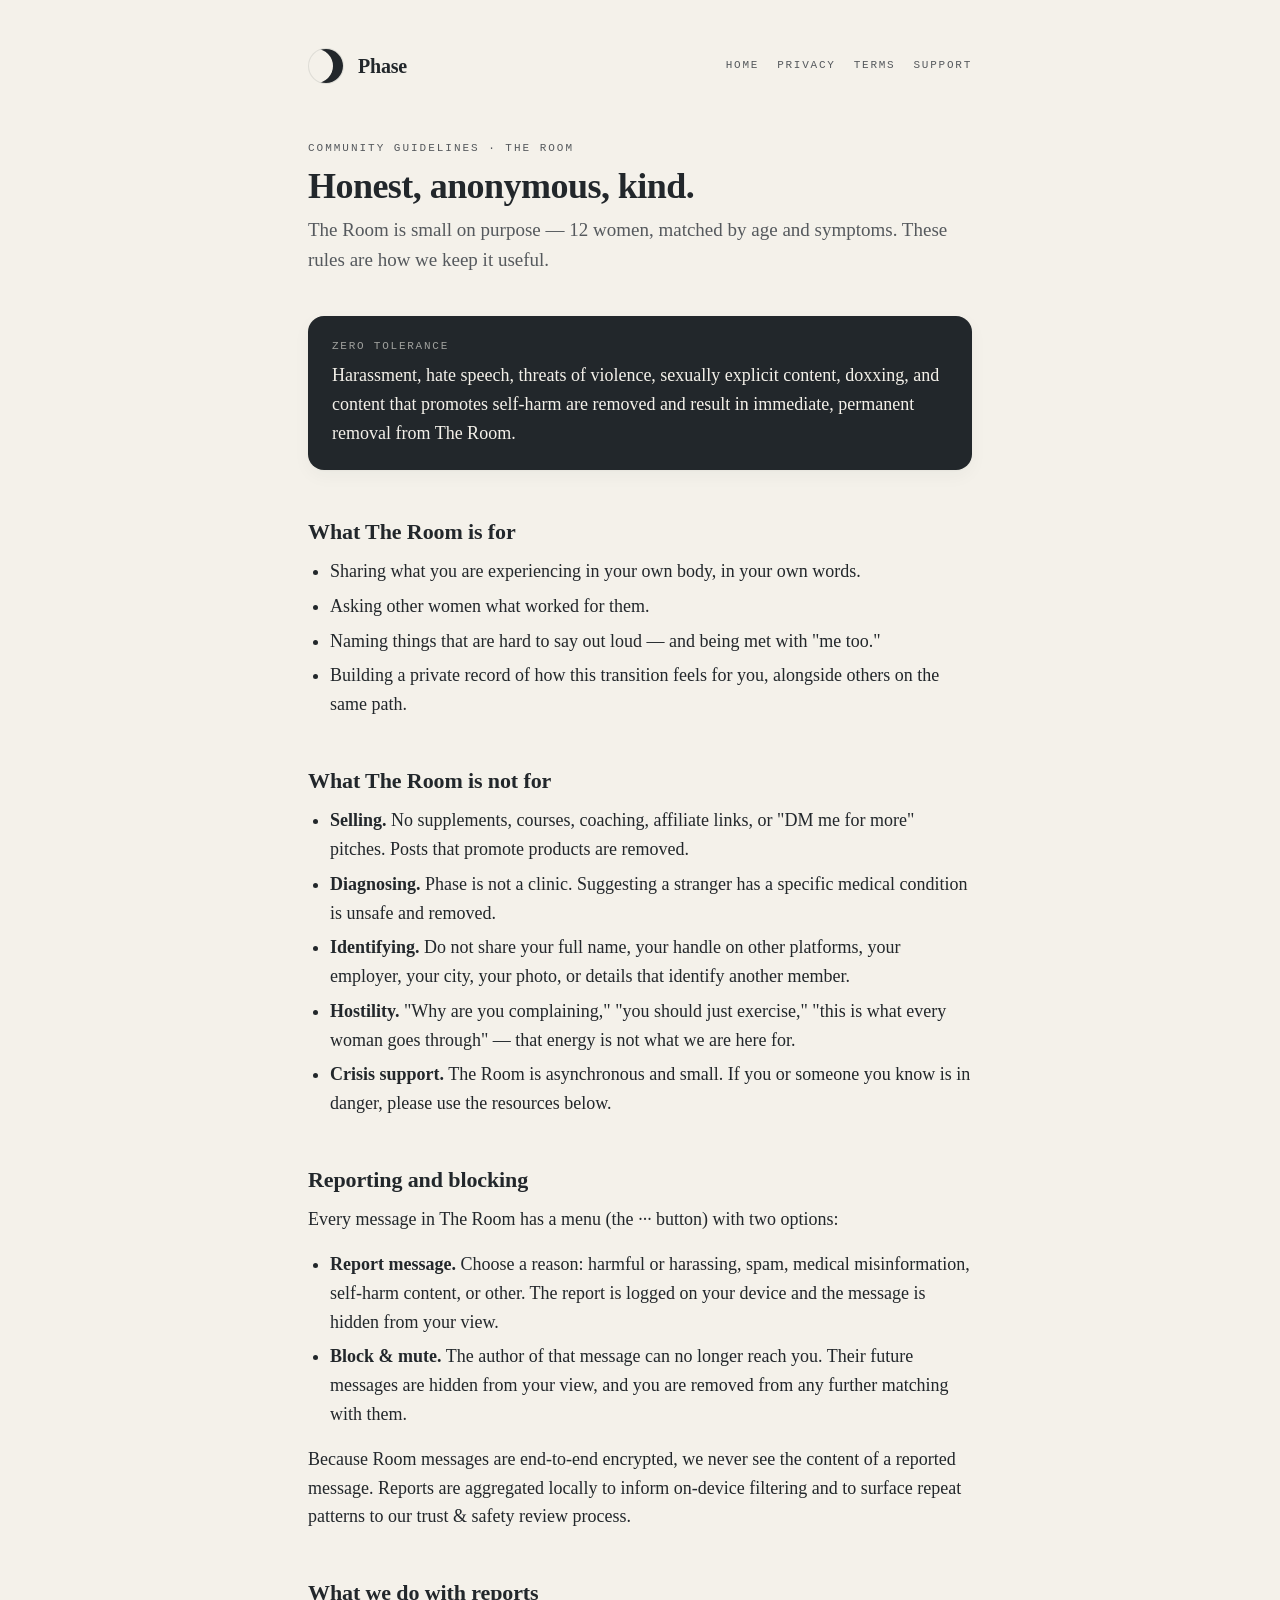
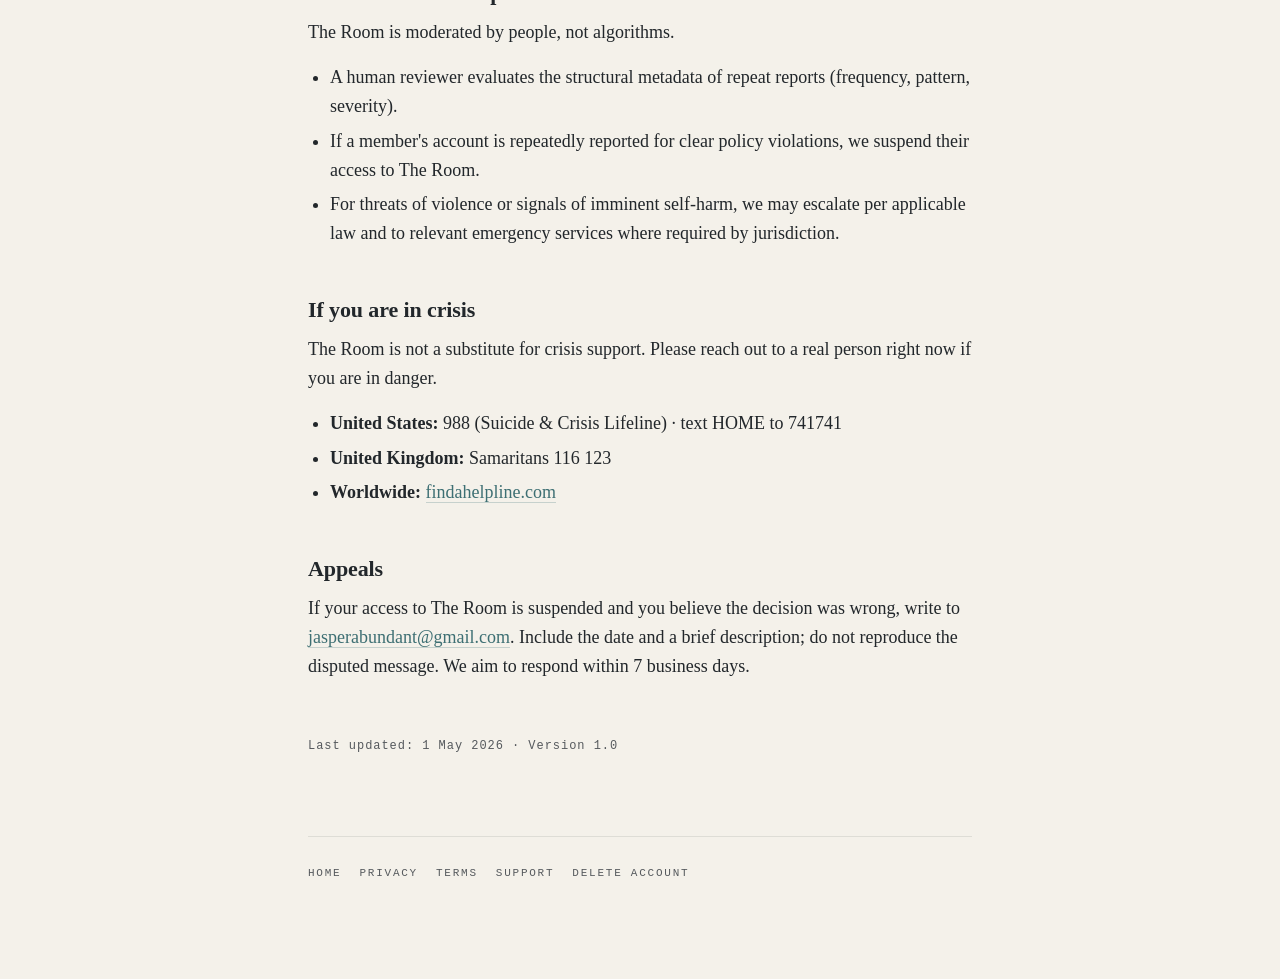
==== docs/community.html @ d68b1126 "Phase — public legal site for App Store review Hosted via GitHub Pages at https://leexuanxuan95-dev." ====
<!doctype html>
<html lang="en">
<head>
  <meta charset="utf-8" />
  <meta name="viewport" content="width=device-width, initial-scale=1" />
  <title>Community Guidelines · Phase</title>
  <link rel="stylesheet" href="styles.css" />
</head>
<body>
  <main class="container">
    <header class="site">
      <div class="moon" aria-hidden="true"></div>
      <div class="brand">Phase</div>
      <nav>
        <a href="./">Home</a>
        <a href="privacy.html">Privacy</a>
        <a href="terms.html">Terms</a>
        <a href="support.html">Support</a>
      </nav>
    </header>

    <p class="kicker">Community Guidelines · The Room</p>
    <h1>Honest, anonymous, kind.</h1>
    <p class="subtitle">The Room is small on purpose — 12 women, matched by age and symptoms. These rules are how we keep it useful.</p>

    <div class="callout dark">
      <p class="label">Zero tolerance</p>
      <p>Harassment, hate speech, threats of violence, sexually explicit content, doxxing, and content that promotes self-harm are removed and result in immediate, permanent removal from The Room.</p>
    </div>

    <h2>What The Room is for</h2>
    <ul>
      <li>Sharing what you are experiencing in your own body, in your own words.</li>
      <li>Asking other women what worked for them.</li>
      <li>Naming things that are hard to say out loud — and being met with "me too."</li>
      <li>Building a private record of how this transition feels for you, alongside others on the same path.</li>
    </ul>

    <h2>What The Room is not for</h2>
    <ul>
      <li><strong>Selling.</strong> No supplements, courses, coaching, affiliate links, or "DM me for more" pitches. Posts that promote products are removed.</li>
      <li><strong>Diagnosing.</strong> Phase is not a clinic. Suggesting a stranger has a specific medical condition is unsafe and removed.</li>
      <li><strong>Identifying.</strong> Do not share your full name, your handle on other platforms, your employer, your city, your photo, or details that identify another member.</li>
      <li><strong>Hostility.</strong> "Why are you complaining," "you should just exercise," "this is what every woman goes through" — that energy is not what we are here for.</li>
      <li><strong>Crisis support.</strong> The Room is asynchronous and small. If you or someone you know is in danger, please use the resources below.</li>
    </ul>

    <h2>Reporting and blocking</h2>
    <p>Every message in The Room has a menu (the <em>···</em> button) with two options:</p>
    <ul>
      <li><strong>Report message.</strong> Choose a reason: harmful or harassing, spam, medical misinformation, self-harm content, or other. The report is logged on your device and the message is hidden from your view.</li>
      <li><strong>Block &amp; mute.</strong> The author of that message can no longer reach you. Their future messages are hidden from your view, and you are removed from any further matching with them.</li>
    </ul>
    <p>Because Room messages are end-to-end encrypted, we never see the content of a reported message. Reports are aggregated locally to inform on-device filtering and to surface repeat patterns to our trust &amp; safety review process.</p>

    <h2>What we do with reports</h2>
    <p>The Room is moderated by people, not algorithms.</p>
    <ul>
      <li>A human reviewer evaluates the structural metadata of repeat reports (frequency, pattern, severity).</li>
      <li>If a member's account is repeatedly reported for clear policy violations, we suspend their access to The Room.</li>
      <li>For threats of violence or signals of imminent self-harm, we may escalate per applicable law and to relevant emergency services where required by jurisdiction.</li>
    </ul>

    <h2>If you are in crisis</h2>
    <p>The Room is not a substitute for crisis support. Please reach out to a real person right now if you are in danger.</p>
    <ul>
      <li><strong>United States:</strong> 988 (Suicide &amp; Crisis Lifeline) · text HOME to 741741</li>
      <li><strong>United Kingdom:</strong> Samaritans 116 123</li>
      <li><strong>Worldwide:</strong> <a href="https://findahelpline.com">findahelpline.com</a></li>
    </ul>

    <h2>Appeals</h2>
    <p>If your access to The Room is suspended and you believe the decision was wrong, write to <a href="mailto:jasperabundant@gmail.com">jasperabundant@gmail.com</a>. Include the date and a brief description; do not reproduce the disputed message. We aim to respond within 7 business days.</p>

    <p class="last-updated">Last updated: 1 May 2026 · Version 1.0</p>

    <footer class="site">
      <div class="row">
        <a href="./">Home</a>
        <a href="privacy.html">Privacy</a>
        <a href="terms.html">Terms</a>
        <a href="support.html">Support</a>
        <a href="delete-account.html">Delete account</a>
      </div>
    </footer>
  </main>
</body>
</html>
---- docs/styles.css ----
/* Phase legal pages — matches the in-app design language. */

:root {
  --linen: #F4F1EA;
  --slate: #22272B;
  --rose: #B36A6A;
  --teal: #3D6F73;
  --amber: #C49141;
  --stone: #E8E3D8;
  --ink-mute: #55595D;
}

* { box-sizing: border-box; }

html, body {
  margin: 0;
  padding: 0;
  background: var(--linen);
  color: var(--slate);
  font-family: ui-serif, "New York", Charter, Georgia, "Times New Roman", serif;
  font-size: 18px;
  line-height: 1.6;
  -webkit-font-smoothing: antialiased;
  -moz-osx-font-smoothing: grayscale;
}

a {
  color: var(--teal);
  text-decoration: none;
  border-bottom: 1px solid rgba(61, 111, 115, 0.25);
}
a:hover { border-bottom-color: var(--teal); }

.container {
  max-width: 720px;
  margin: 0 auto;
  padding: 48px 28px 96px;
}

header.site {
  display: flex;
  align-items: center;
  gap: 14px;
  margin-bottom: 56px;
}

header.site .moon {
  width: 36px;
  height: 36px;
  border-radius: 50%;
  background: var(--linen);
  box-shadow: inset -10px 0 0 0 var(--slate);
  border: 1px solid rgba(34, 39, 43, 0.1);
}

header.site .brand {
  font-family: ui-serif, "New York", Charter, Georgia, serif;
  font-size: 20px;
  font-weight: 600;
  letter-spacing: -0.01em;
}

header.site nav {
  margin-left: auto;
  display: flex;
  gap: 18px;
}
header.site nav a {
  font-family: ui-monospace, SFMono-Regular, "SF Mono", Menlo, monospace;
  font-size: 11px;
  letter-spacing: 0.16em;
  text-transform: uppercase;
  color: var(--ink-mute);
  border: none;
}
header.site nav a:hover { color: var(--slate); }

.kicker {
  font-family: ui-monospace, SFMono-Regular, "SF Mono", Menlo, monospace;
  font-size: 11px;
  letter-spacing: 0.18em;
  text-transform: uppercase;
  color: var(--ink-mute);
  margin: 0 0 8px;
}

h1 {
  font-family: ui-serif, "New York", Charter, Georgia, serif;
  font-size: 36px;
  font-weight: 600;
  line-height: 1.15;
  letter-spacing: -0.015em;
  margin: 0 0 8px;
}

.subtitle {
  font-family: ui-serif, "New York", Charter, Georgia, serif;
  font-size: 19px;
  color: var(--ink-mute);
  margin: 0 0 40px;
}

h2 {
  font-family: ui-serif, "New York", Charter, Georgia, serif;
  font-size: 22px;
  font-weight: 600;
  margin: 44px 0 8px;
  letter-spacing: -0.005em;
}

h3 {
  font-size: 17px;
  font-weight: 600;
  margin: 24px 0 8px;
  color: var(--slate);
}

p, ul, ol { margin: 0 0 16px; }
ul, ol { padding-left: 22px; }
li { margin-bottom: 6px; }

strong { font-weight: 600; color: var(--slate); }

.callout {
  background: white;
  border: 1px solid rgba(34, 39, 43, 0.06);
  border-radius: 16px;
  padding: 22px 24px;
  margin: 28px 0;
  box-shadow: 0 1px 2px rgba(34, 39, 43, 0.03), 0 6px 18px rgba(34, 39, 43, 0.04);
}

.callout p:last-child { margin-bottom: 0; }
.callout .label {
  font-family: ui-monospace, SFMono-Regular, "SF Mono", Menlo, monospace;
  font-size: 11px;
  letter-spacing: 0.16em;
  text-transform: uppercase;
  color: var(--teal);
  margin-bottom: 6px;
}

.dark {
  background: var(--slate);
  color: var(--linen);
  border: none;
}
.dark .label { color: rgba(244, 241, 234, 0.6); }
.dark a { color: var(--linen); border-bottom-color: rgba(244, 241, 234, 0.3); }

table {
  width: 100%;
  border-collapse: collapse;
  margin: 18px 0 28px;
  font-size: 16px;
}
th, td {
  text-align: left;
  padding: 10px 12px;
  border-bottom: 1px solid rgba(34, 39, 43, 0.08);
}
th {
  font-family: ui-monospace, SFMono-Regular, "SF Mono", Menlo, monospace;
  font-size: 11px;
  letter-spacing: 0.14em;
  text-transform: uppercase;
  color: var(--ink-mute);
  font-weight: 500;
}
tbody tr:last-child td { border-bottom: none; }

footer.site {
  margin-top: 80px;
  padding-top: 28px;
  border-top: 1px solid rgba(34, 39, 43, 0.1);
  font-size: 14px;
  color: var(--ink-mute);
}
footer.site .row { display: flex; flex-wrap: wrap; gap: 18px; }
footer.site a {
  color: var(--ink-mute);
  border: none;
  font-family: ui-monospace, SFMono-Regular, "SF Mono", Menlo, monospace;
  font-size: 11px;
  letter-spacing: 0.16em;
  text-transform: uppercase;
}
footer.site a:hover { color: var(--slate); }

.last-updated {
  margin-top: 56px;
  font-family: ui-monospace, SFMono-Regular, "SF Mono", Menlo, monospace;
  font-size: 12px;
  letter-spacing: 0.08em;
  color: var(--ink-mute);
}

/* Landing page extras */
.hero {
  padding: 24px 0 8px;
}
.hero h1 { font-size: 48px; line-height: 1.1; }
.hero .lede {
  font-size: 21px;
  color: var(--ink-mute);
  max-width: 540px;
  margin: 16px 0 32px;
}
.cards {
  display: grid;
  grid-template-columns: repeat(auto-fit, minmax(260px, 1fr));
  gap: 16px;
  margin-top: 36px;
}
.card {
  background: white;
  border-radius: 18px;
  padding: 24px;
  border: 1px solid rgba(34, 39, 43, 0.05);
  text-decoration: none;
  color: var(--slate);
  transition: transform 0.15s ease, box-shadow 0.15s ease;
}
.card:hover {
  transform: translateY(-2px);
  box-shadow: 0 8px 24px rgba(34, 39, 43, 0.06);
}
.card h3 { margin: 0 0 6px; font-family: ui-serif, "New York", serif; font-size: 19px; }
.card p { color: var(--ink-mute); margin: 0; font-size: 15px; }

@media (max-width: 540px) {
  .container { padding: 32px 20px 64px; }
  h1 { font-size: 28px; }
  .hero h1 { font-size: 36px; }
}
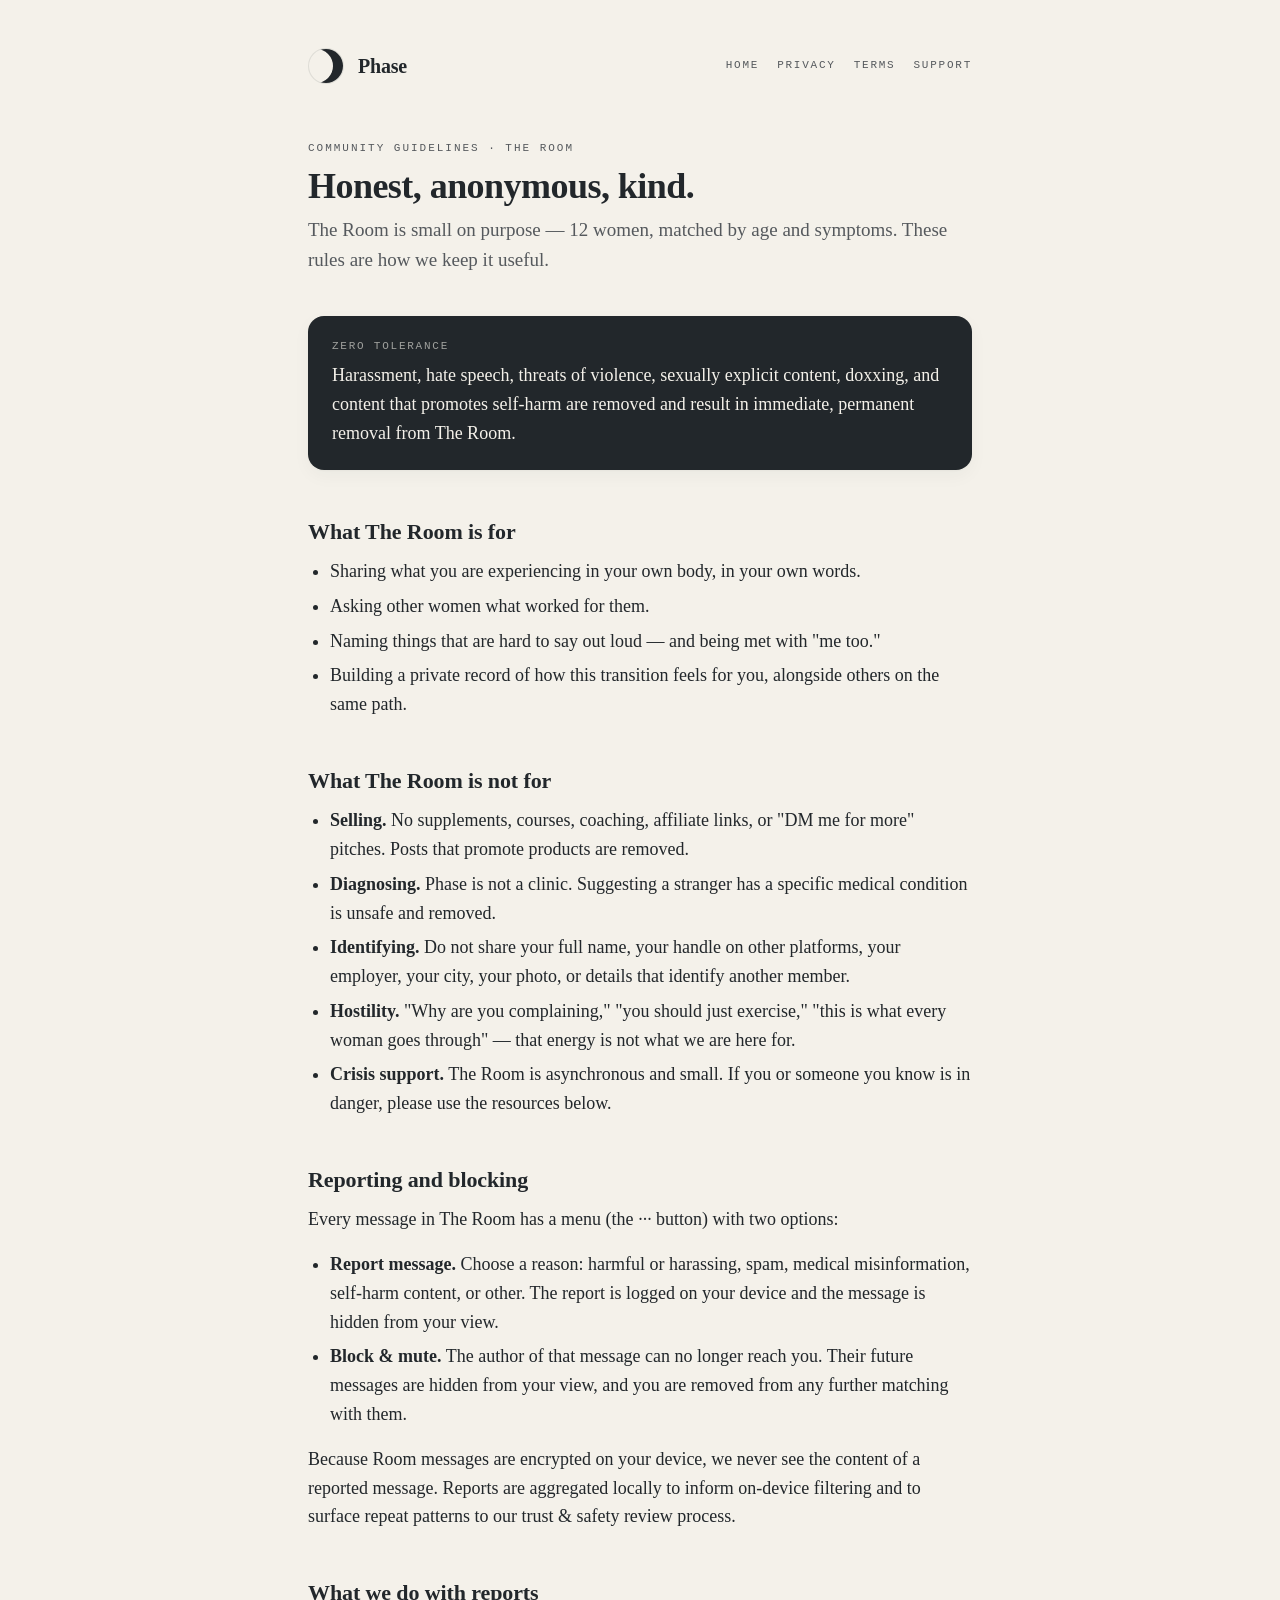
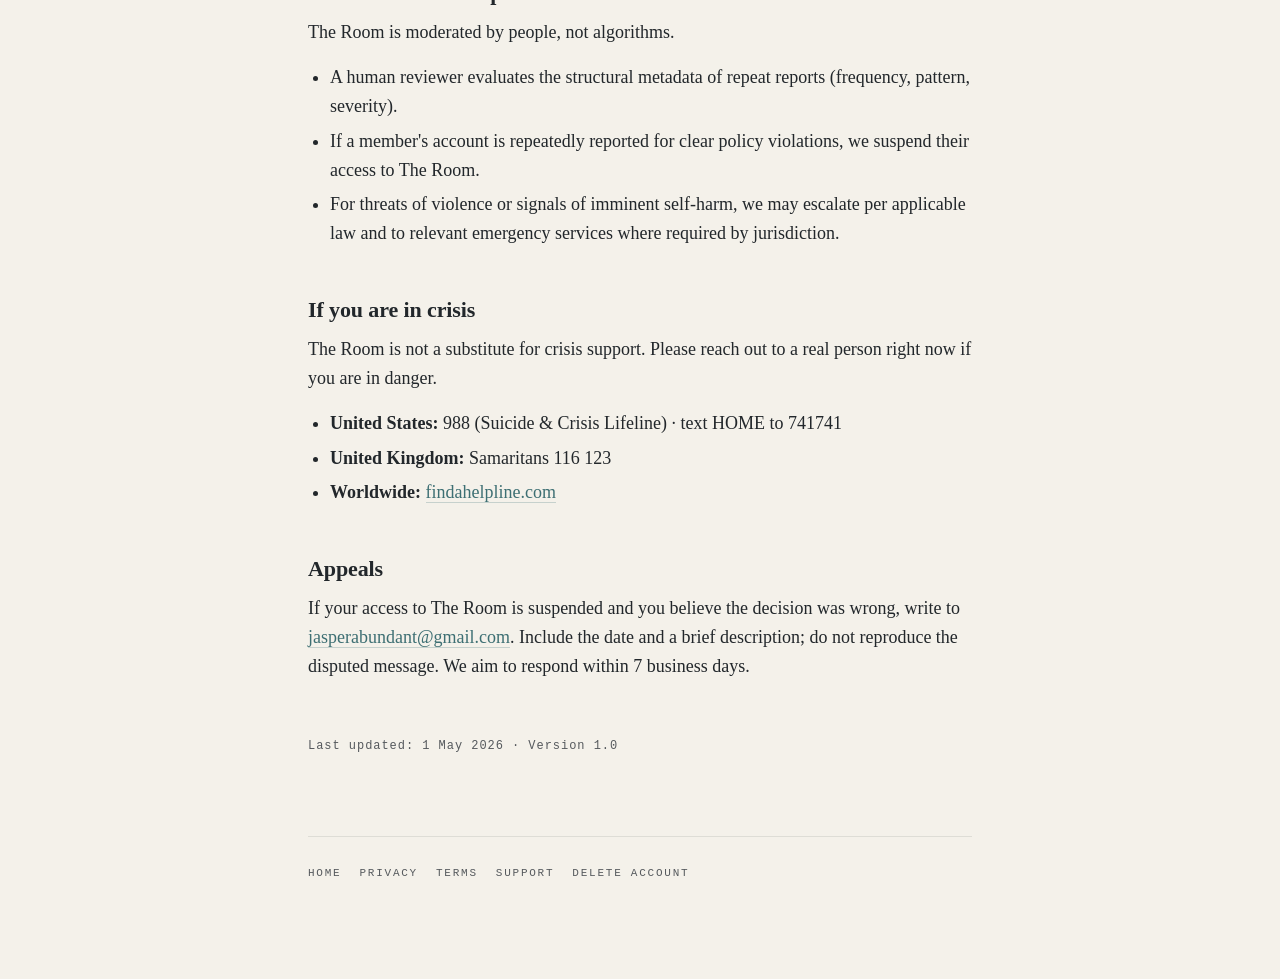
==== commit 61204756: "Drop 'end-to-end encrypted' wording in community guidelines E2EE technically requires multiple endpo" ====
--- a/docs/community.html
+++ b/docs/community.html
@@ -51,7 +51,7 @@
       <li><strong>Report message.</strong> Choose a reason: harmful or harassing, spam, medical misinformation, self-harm content, or other. The report is logged on your device and the message is hidden from your view.</li>
       <li><strong>Block &amp; mute.</strong> The author of that message can no longer reach you. Their future messages are hidden from your view, and you are removed from any further matching with them.</li>
     </ul>
-    <p>Because Room messages are end-to-end encrypted, we never see the content of a reported message. Reports are aggregated locally to inform on-device filtering and to surface repeat patterns to our trust &amp; safety review process.</p>
+    <p>Because Room messages are encrypted on your device, we never see the content of a reported message. Reports are aggregated locally to inform on-device filtering and to surface repeat patterns to our trust &amp; safety review process.</p>
 
     <h2>What we do with reports</h2>
     <p>The Room is moderated by people, not algorithms.</p>
